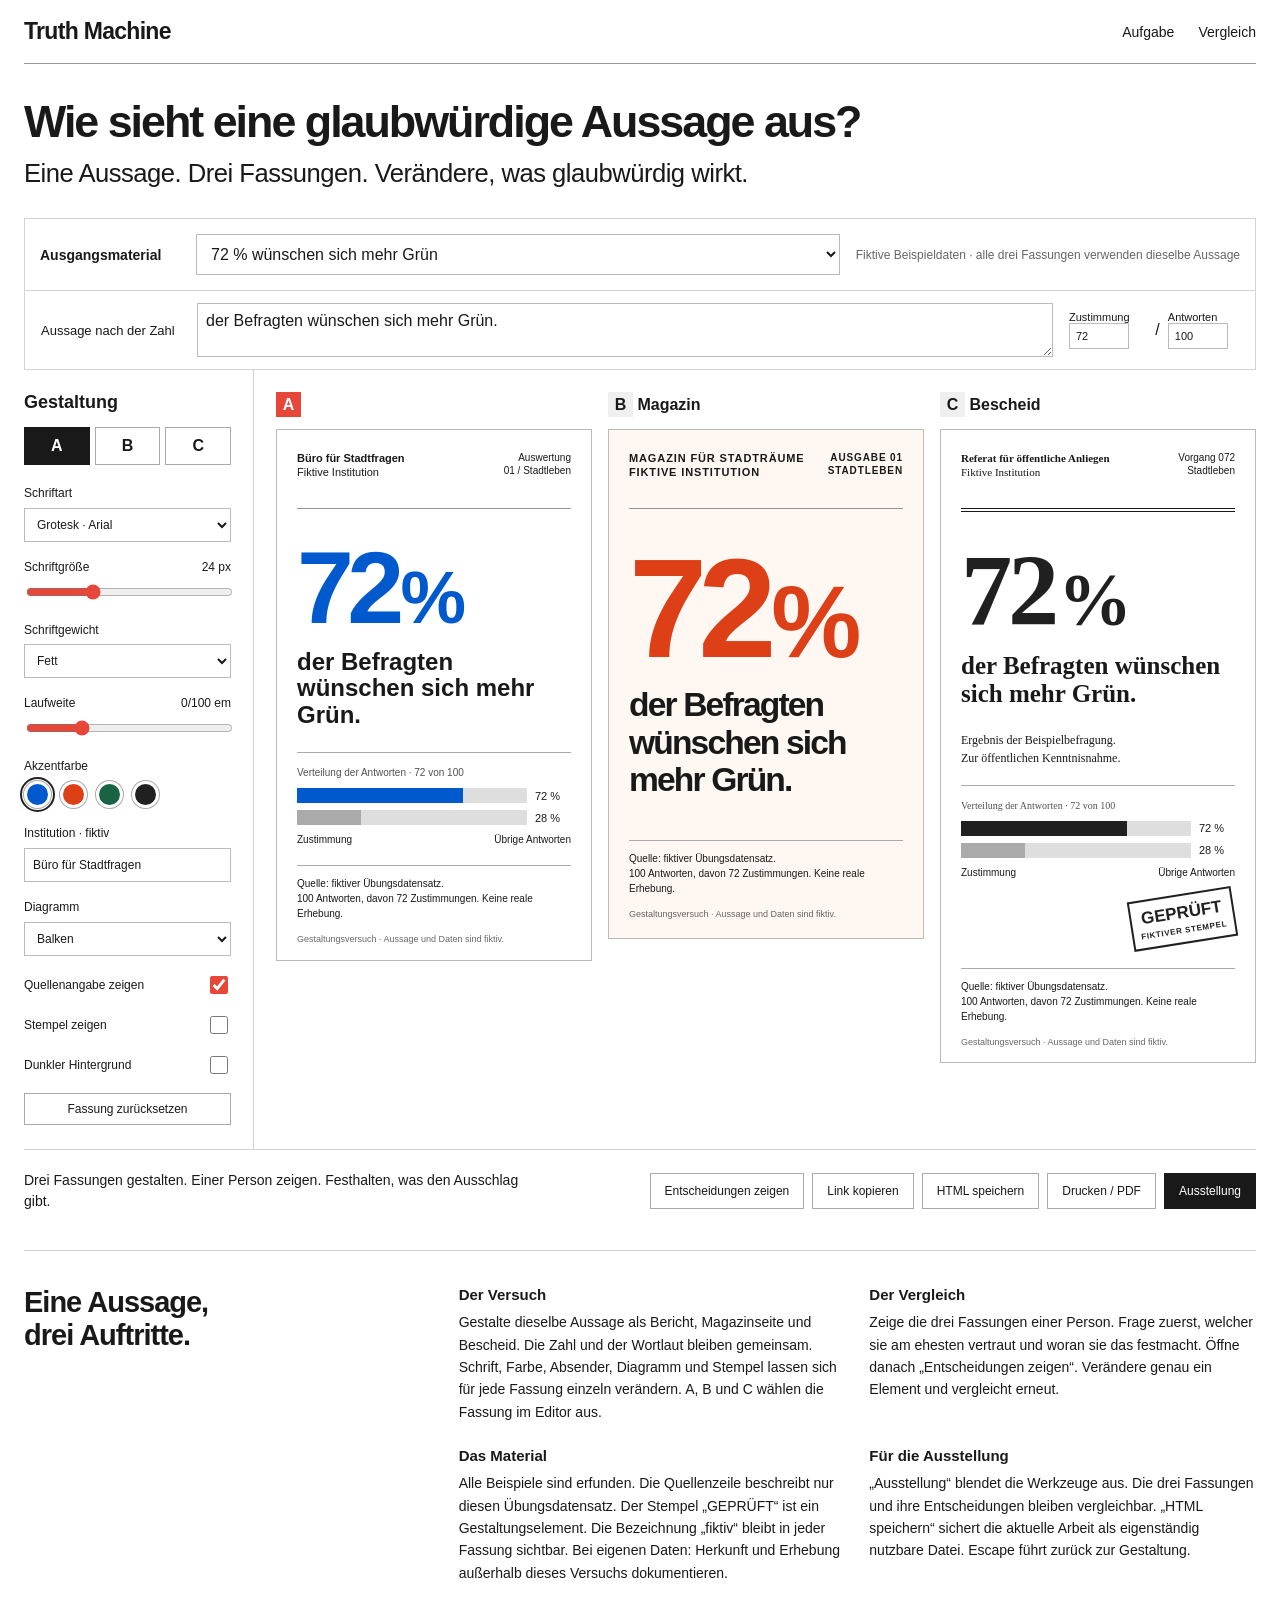
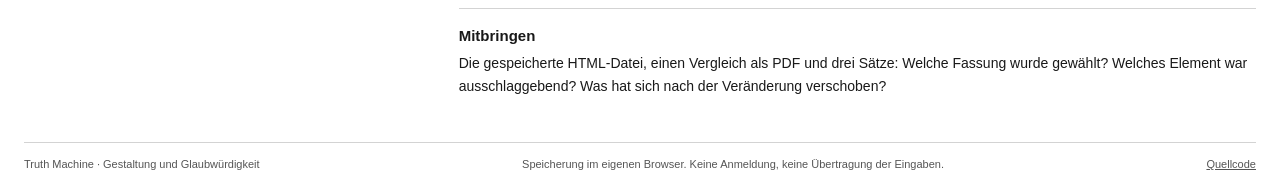
==== glaubwuerdigkeit.html @ 331b9bbb "Add interactive credibility design studio" ====
<!doctype html>
<html lang="de">
<head>
<meta charset="utf-8"><meta name="viewport" content="width=device-width, initial-scale=1">
<meta name="description" content="Eine Aussage in drei Fassungen. Ein veränderbares Gestaltungsstudio für Truth Machine."><title>Wie sieht eine glaubwürdige Aussage aus? · Truth Machine</title>
<style>
:root{--ink:#191919;--muted:#666;--line:#d3d3d3;--red:#e64738;--paper:#fff; font-family:Arial,Helvetica,sans-serif;color:var(--ink);background:var(--paper);font-synthesis:none}*{box-sizing:border-box}body{margin:0}button,input,select,textarea{font:inherit;color:inherit}button,a,input,select,textarea{outline-offset:4px}button{cursor:pointer;border:1px solid #aaa;background:white;padding:10px 14px}button:hover{border-color:#222;background:#f3f3f3}button[aria-pressed=true],button.primary{background:var(--ink);color:white;border-color:var(--ink)}a{color:inherit}header{margin:0 24px;border-bottom:1px solid #999;display:flex;justify-content:space-between;align-items:center;min-height:64px;gap:16px}.brand{font-size:23px;font-weight:700;text-decoration:none;letter-spacing:-.7px}nav{display:flex;gap:24px}nav a{text-decoration:none;font-size:14px;padding:22px 0}main{padding:34px 24px 0}h1{font-size:clamp(30px,3.5vw,55px);letter-spacing:-2px;line-height:1.05;margin:0 0 12px} .intro{font-size:clamp(18px,2vw,28px);line-height:1.3;letter-spacing:-.5px;margin:0 0 28px} .statement{border:1px solid var(--line);padding:15px;display:grid;grid-template-columns:140px 1fr auto;gap:16px;align-items:center}.statement label{font-weight:700;font-size:14px}.statement select{max-width:100%;padding:10px;border:1px solid #bbb;background:white}.fiction{font-size:12px;color:#666}.content-inputs{display:grid;grid-template-columns:140px 1fr 170px;gap:16px;padding:12px 16px;border:1px solid var(--line);border-top:0;align-items:center}.content-inputs label{font-size:13px}.content-inputs textarea{width:100%;resize:vertical;min-height:50px;padding:8px;border:1px solid #bbb}.numbers{display:flex;gap:8px;align-items:center}.numbers input{width:60px;padding:6px;border:1px solid #bbb}.numbers label{font-size:11px}.workspace{display:grid;grid-template-columns:230px minmax(0,1fr);border-bottom:1px solid var(--line);margin-bottom:0}.inspector{border-right:1px solid var(--line);padding:22px 22px 24px 0}.inspector h2{font-size:18px;margin:0 0 14px}.tabs{display:flex;gap:5px;margin-bottom:20px}.tabs button{flex:1;padding:9px;font-weight:700}.field{display:block;margin:0 0 17px;font-size:12px;line-height:1.4}.field>span{display:flex;justify-content:space-between;margin-bottom:6px}.field input:not([type=range]),.field select{display:block;width:100%;border:1px solid #bbb;padding:8px;background:white}.field input[type=range]{width:100%;accent-color:var(--red)}.swatches{display:flex;gap:9px}.swatches button{width:27px;height:27px;border-radius:50%;padding:0;background:var(--swatch);border:3px solid white;box-shadow:0 0 0 1px #aaa}.swatches button[aria-pressed=true]{outline:2px solid #222;outline-offset:2px}.switch{display:flex;align-items:center;justify-content:space-between;font-size:12px;margin:16px 0;gap:8px}.switch input{width:18px;height:18px;accent-color:var(--red)}.reset{width:100%;font-size:12px;padding:8px}.previews{padding:22px 0 22px 22px;display:grid;grid-template-columns:repeat(3,minmax(0,1fr));gap:16px;align-items:start}.variant{min-width:0}.variant-head{display:flex;align-items:center;gap:10px;margin-bottom:12px}.variant-head button{border:0;padding:0;background:none;text-align:left;font-weight:700;font-size:16px}.variant-head .letter{display:inline-flex;justify-content:center;align-items:center;width:25px;height:25px;background:#efefef}.variant.selected .letter{background:var(--red);color:white}.poster{position:relative;min-height:510px;border:1px solid #bbb;padding:22px 20px 14px;overflow-wrap:anywhere;display:flex;flex-direction:column;font-family:var(--font);background:var(--bg);color:var(--fg);font-size:13px}.masthead{display:flex;justify-content:space-between;gap:12px;min-height:56px;line-height:1.25;font-size:11px}.masthead strong{display:block}.genre{font-family:Arial,Helvetica,sans-serif;font-size:10px;text-align:right}.poster-rule{height:1px;background:currentColor;opacity:.45;margin:0 0 18px}.number{font-size:clamp(58px,8vw,132px);font-weight:var(--weight);letter-spacing:-.065em;line-height:.95;color:var(--accent);margin:12px 0}.claim{font-size:calc(var(--size)*1px);font-weight:var(--weight);letter-spacing:calc(var(--spacing)*.01em);line-height:1.12;margin:0 0 23px}.body-note{font-size:12px;line-height:1.5;margin:0 0 18px}.chart{padding-top:14px;margin-top:auto;border-top:1px solid #aaa}.chart-title{font-size:10px;color:inherit;opacity:.75;margin-bottom:10px}.bar-row{display:flex;align-items:center;gap:8px;margin:7px 0;font:11px Arial,Helvetica,sans-serif}.track{height:15px;flex:1;background:#dedede}.fill{height:100%;width:var(--value);background:var(--accent)}.bar-row.other .fill{background:#aaa}.bar-row .value{width:36px;font-variant-numeric:tabular-nums}.legend{font:10px/1.4 Arial,Helvetica,sans-serif;display:flex;justify-content:space-between;gap:8px;margin-top:8px}.source{margin-top:18px;padding-top:10px;border-top:1px solid #aaa;font:10px/1.5 Arial,Helvetica,sans-serif}.always-fiction{margin-top:12px;font:9px/1.4 Arial,Helvetica,sans-serif;opacity:.65}.stamp{align-self:flex-end;margin:14px 0 6px;padding:7px;border:2px solid var(--accent);color:var(--accent);transform:rotate(-9deg);text-align:center;font:bold 17px Arial,Helvetica,sans-serif}.stamp small{font-size:8px;display:block;letter-spacing:.08em;margin-top:3px}.editorial .poster{background:var(--bg)}.editorial .masthead{letter-spacing:.08em;text-transform:uppercase;font-weight:700}.editorial .number{font-size:clamp(70px,11vw,178px);margin:15px 0 10px}.editorial .claim{font-size:calc(var(--size)*1.2px);letter-spacing:calc(var(--spacing)*.01em - .025em)}.official .poster-rule{height:4px;border-top:1px solid;border-bottom:1px solid;background:none;opacity:1}.official .number{font-style:normal;letter-spacing:-.04em}.number>span{font-size:.72em;letter-spacing:-.03em;margin-left:.04em}.official .claim{font-weight:var(--weight)}.reveal .poster{outline:3px solid var(--red);outline-offset:-3px}.audit{font:11px/1.6 Arial,Helvetica,sans-serif;background:#f5f5f5;padding:12px;margin:10px 0 0;border-left:3px solid var(--red)}.audit[hidden]{display:none}.actions{display:flex;justify-content:space-between;align-items:center;gap:20px;padding:20px 0}.actions p{font-size:14px;line-height:1.5;margin:0;max-width:500px}.action-buttons{display:flex;flex-wrap:wrap;gap:8px}.action-buttons button{font-size:12px}.brief{padding:35px 0 45px;border-top:1px solid var(--line);display:grid;grid-template-columns:1fr 2fr;gap:36px}.brief h2{font-size:29px;letter-spacing:-1px;margin:0}.brief-grid{display:grid;grid-template-columns:1fr 1fr;gap:24px}.brief h3{font-size:15px;margin:0 0 8px}.brief p{font-size:14px;line-height:1.6;margin:0}.brief .deliver{grid-column:1/-1;border-top:1px solid var(--line);padding-top:18px}footer{margin:0 24px;border-top:1px solid var(--line);padding:15px 0 24px;font-size:11px;color:#555;display:flex;justify-content:space-between;gap:16px}#status{font-size:12px;min-height:18px;padding-bottom:8px}.exhibition-bar{display:none}.exhibition header,.exhibition .heading,.exhibition .statement,.exhibition .content-inputs,.exhibition .inspector,.exhibition .actions,.exhibition .brief,.exhibition footer{display:none}.exhibition main{padding:24px}.exhibition .workspace{display:block;border:0}.exhibition .previews{padding:0;max-width:1600px;margin:auto}.exhibition .poster{min-height:72vh}.exhibition .exhibition-bar{display:flex;justify-content:space-between;align-items:center;gap:14px;margin-bottom:24px}.exhibition .exhibition-bar p{margin:0;font-size:15px}.blind .variant-head .genre-name{visibility:hidden}.blind:not(.reveal) .audit{display:none}.waffle{display:grid;grid-template-columns:repeat(10,1fr);gap:3px}.waffle i{height:10px;background:#ddd}.waffle i.on{background:var(--accent)}.chart.hidden{display:none}@media(min-width:1600px){main,header,footer{max-width:1800px;margin-left:auto;margin-right:auto}main{padding-left:40px;padding-right:40px}.poster{min-height:600px}.workspace{grid-template-columns:260px 1fr}.previews{gap:24px;padding-left:28px}}@media(max-width:1100px){h1{letter-spacing:-1.2px}.workspace{grid-template-columns:200px 1fr}.previews{gap:10px;padding-left:14px}.inspector{padding-right:14px}.poster{padding:17px 12px}.claim{font-size:calc(var(--size)*.85px)}.editorial .claim{font-size:calc(var(--size)*1px)}.statement{grid-template-columns:100px 1fr}.statement .fiction{grid-column:2}.content-inputs{grid-template-columns:100px 1fr}.numbers{grid-column:2}.actions{align-items:flex-start;flex-direction:column}}@media(max-width:760px){header{margin:0 16px}.brand{font-size:20px}nav{gap:16px}main{padding:25px 16px 0}.intro{margin-bottom:20px}.statement{grid-template-columns:1fr;padding:12px;gap:8px}.statement .fiction{grid-column:1}.content-inputs{display:block;padding:12px}.content-inputs textarea{margin:7px 0}.numbers{margin-top:5px}.workspace{display:flex;flex-direction:column}.inspector{border:0;border-bottom:1px solid var(--line);padding:18px 0;display:grid;grid-template-columns:1fr 1fr;gap:0 20px}.inspector h2,.tabs{grid-column:1/-1}.field{margin-bottom:13px}.switch{margin:8px 0}.reset{align-self:start}.previews{grid-template-columns:1fr;padding:20px 0;gap:28px}.poster{min-height:500px;padding:25px}.number{font-size:120px}.editorial .number{font-size:165px}.claim{font-size:calc(var(--size)*1px)}.editorial .claim{font-size:calc(var(--size)*1.2px)}.brief{grid-template-columns:1fr;gap:22px}.brief-grid{grid-template-columns:1fr}.brief .deliver{grid-column:1}.actions p{font-size:13px}.action-buttons{width:100%}.action-buttons button{flex:1}.exhibition .previews{grid-template-columns:1fr}.exhibition .exhibition-bar{align-items:flex-start;flex-wrap:wrap}footer{margin:0 16px;flex-direction:column}}@media(prefers-reduced-motion:no-preference){.poster{transition:background .2s,color .2s}}@media print{header,.heading,.statement,.content-inputs,.inspector,.actions,.brief,footer,#status,.exhibition-bar{display:none!important}main{padding:0}.workspace{display:block;border:0}.previews{padding:0;gap:8mm;grid-template-columns:repeat(3,1fr)}.poster{min-height:160mm;print-color-adjust:exact;-webkit-print-color-adjust:exact}.audit{display:block!important}.variant-head{font-size:12px}@page{size:A3 landscape;margin:12mm}}
</style>
</head>
<body>
<header><a class="brand" href="#">Truth Machine</a><nav><a href="#auftrag">Aufgabe</a><a href="#vergleich">Vergleich</a></nav></header>
<main>
<div class="heading"><h1>Wie sieht eine glaubwürdige Aussage aus?</h1><p class="intro">Eine Aussage. Drei Fassungen. Verändere, was glaubwürdig wirkt.</p></div>
<section class="statement" aria-label="Gemeinsame Aussage"><label for="example">Ausgangsmaterial</label><select id="example"><option value="green">72 % wünschen sich mehr Grün</option><option value="space">38 % brauchen einen ruhigen Arbeitsraum</option><option value="night">64 % wünschen sich längere Öffnungszeiten</option><option value="custom">Eigene Aussage</option></select><span class="fiction">Fiktive Beispieldaten · alle drei Fassungen verwenden dieselbe Aussage</span></section>
<div class="content-inputs"><label for="claim">Aussage nach der Zahl</label><textarea id="claim" maxlength="240" rows="2">der Befragten wünschen sich mehr Grün.</textarea><div class="numbers"><label for="yes">Zustimmung<input id="yes" type="number" min="0" max="100000" value="72"></label><span>/</span><label for="total">Antworten<input id="total" type="number" min="1" max="100000" value="100"></label></div></div>
<div class="exhibition-bar"><p>Welche Fassung wirkt auf dich am glaubwürdigsten?</p><div><button id="explainEx">Entscheidungen zeigen</button> <button id="leaveEx">Zur Gestaltung</button></div></div>
<section class="workspace" id="vergleich" aria-label="Gestaltungsstudio">
<aside class="inspector"><h2>Gestaltung</h2><div class="tabs" role="group" aria-label="Fassung bearbeiten"><button data-tab="0" aria-pressed="true">A</button><button data-tab="1" aria-pressed="false">B</button><button data-tab="2" aria-pressed="false">C</button></div>
<label class="field"><span>Schriftart</span><select id="font"><option value="sans">Grotesk · Arial</option><option value="serif">Antiqua · Georgia</option><option value="mono">Monospace · Courier</option></select></label>
<label class="field"><span>Schriftgröße <output id="sizeOut"></output></span><input id="size" type="range" min="16" max="42" value="24"></label>
<label class="field"><span>Schriftgewicht</span><select id="weight"><option value="400">Normal</option><option value="700">Fett</option><option value="900">Sehr fett</option></select></label>
<label class="field"><span>Laufweite <output id="spacingOut"></output></span><input id="spacing" type="range" min="-4" max="12" value="0"></label>
<div class="field"><span>Akzentfarbe</span><div class="swatches" id="swatches"><button style="--swatch:#0059cd" data-color="#0059cd" aria-label="Blau" aria-pressed="true"></button><button style="--swatch:#dd3f17" data-color="#dd3f17" aria-label="Rot" aria-pressed="false"></button><button style="--swatch:#186344" data-color="#186344" aria-label="Grün" aria-pressed="false"></button><button style="--swatch:#202020" data-color="#202020" aria-label="Schwarz" aria-pressed="false"></button></div></div>
<label class="field"><span>Institution · fiktiv</span><input id="institution" maxlength="70" value="Büro für Stadtfragen"></label>
<label class="field"><span>Diagramm</span><select id="chart"><option value="bars">Balken</option><option value="waffle">100 Punkte</option><option value="none">Ausblenden</option></select></label>
<label class="switch">Quellenangabe zeigen<input id="source" type="checkbox" checked></label><label class="switch">Stempel zeigen<input id="stamp" type="checkbox"></label><label class="switch">Dunkler Hintergrund<input id="dark" type="checkbox"></label>
<button class="reset" id="resetVariant">Fassung zurücksetzen</button>
</aside>
<div class="previews" id="previews"></div>
</section>
<section class="actions" aria-label="Vergleichen und speichern"><p>Drei Fassungen gestalten. Einer Person zeigen. Festhalten, was den Ausschlag gibt.</p><div class="action-buttons"><button id="reveal" aria-pressed="false">Entscheidungen zeigen</button><button id="share">Link kopieren</button><button id="download">HTML speichern</button><button id="print">Drucken / PDF</button><button id="exhibition" class="primary">Ausstellung</button></div></section><div id="status" role="status" aria-live="polite"></div>
<section class="brief" id="auftrag"><h2>Eine Aussage,<br>drei Auftritte.</h2><div class="brief-grid"><div><h3>Der Versuch</h3><p>Gestalte dieselbe Aussage als Bericht, Magazinseite und Bescheid. Die Zahl und der Wortlaut bleiben gemeinsam. Schrift, Farbe, Absender, Diagramm und Stempel lassen sich für jede Fassung einzeln verändern. A, B und C wählen die Fassung im Editor aus.</p></div><div><h3>Der Vergleich</h3><p>Zeige die drei Fassungen einer Person. Frage zuerst, welcher sie am ehesten vertraut und woran sie das festmacht. Öffne danach „Entscheidungen zeigen“. Verändere genau ein Element und vergleicht erneut.</p></div><div><h3>Das Material</h3><p>Alle Beispiele sind erfunden. Die Quellenzeile beschreibt nur diesen Übungsdatensatz. Der Stempel „GEPRÜFT“ ist ein Gestaltungselement. Die Bezeichnung „fiktiv“ bleibt in jeder Fassung sichtbar. Bei eigenen Daten: Herkunft und Erhebung außerhalb dieses Versuchs dokumentieren.</p></div><div><h3>Für die Ausstellung</h3><p>„Ausstellung“ blendet die Werkzeuge aus. Die drei Fassungen und ihre Entscheidungen bleiben vergleichbar. „HTML speichern“ sichert die aktuelle Arbeit als eigenständig nutzbare Datei. Escape führt zurück zur Gestaltung.</p></div><div class="deliver"><h3>Mitbringen</h3><p>Die gespeicherte HTML-Datei, einen Vergleich als PDF und drei Sätze: Welche Fassung wurde gewählt? Welches Element war ausschlaggebend? Was hat sich nach der Veränderung verschoben?</p></div></div></section>
</main><footer><span>Truth Machine · Gestaltung und Glaubwürdigkeit</span><span>Speicherung im eigenen Browser. Keine Anmeldung, keine Übertragung der Eingaben.</span><a href="https://github.com/maicoding/truth-motion/blob/main/glaubwuerdigkeit.html">Quellcode</a></footer>
<script id="initial-state" type="application/json">null</script>
<script>
(()=>{'use strict';
const key='truth-aussage-v1', $=id=>document.getElementById(id), fonts={sans:'Arial, Helvetica, sans-serif',serif:'Georgia, Palatino, serif',mono:'"Courier New", Courier, monospace'},names=['Bericht','Magazin','Bescheid'];
const defaults=()=>({v:1,example:'green',claim:'der Befragten wünschen sich mehr Grün.',yes:72,total:100,selected:0,variants:[{font:'sans',size:24,weight:700,spacing:0,color:'#0059cd',institution:'Büro für Stadtfragen',chart:'bars',source:true,stamp:false,dark:false},{font:'sans',size:28,weight:900,spacing:-3,color:'#dd3f17',institution:'Magazin für Stadträume',chart:'none',source:true,stamp:false,dark:false},{font:'serif',size:25,weight:700,spacing:0,color:'#202020',institution:'Referat für öffentliche Anliegen',chart:'bars',source:true,stamp:true,dark:false}]});
let state=defaults(),shown=false,exhibition=false;const initial=JSON.parse($('initial-state').textContent||'null');
function valid(x){if(!x||x.v!==1||!Array.isArray(x.variants)||x.variants.length!==3)throw Error('Format');const d=defaults();d.claim=String(x.claim||d.claim).slice(0,240);d.yes=Math.max(0,Math.min(100000,Number(x.yes)||0));d.total=Math.max(1,Math.min(100000,Number(x.total)||1));d.yes=Math.min(d.yes,d.total);d.example=['green','space','night','custom'].includes(x.example)?x.example:'custom';d.selected=[0,1,2].includes(x.selected)?x.selected:0;d.variants=x.variants.map((a,i)=>{const b={...d.variants[i]};if(!a||typeof a!=='object')return b;b.font=Object.hasOwn(fonts,a.font)?a.font:b.font;b.size=Math.max(16,Math.min(42,Number(a.size)||24));b.weight=[400,700,900].includes(Number(a.weight))?Number(a.weight):700;b.spacing=Math.max(-4,Math.min(12,Number(a.spacing)||0));b.color=['#0059cd','#dd3f17','#186344','#202020'].includes(a.color)?a.color:b.color;b.institution=String(a.institution||'Fiktive Institution').slice(0,70);b.chart=['bars','waffle','none'].includes(a.chart)?a.chart:'none';for(const k of ['source','stamp','dark'])b[k]=!!a[k];return b});return d}
function decode(s){if(s.length>16000)throw Error('Link zu lang');return JSON.parse(new TextDecoder().decode(Uint8Array.from(atob(s),c=>c.charCodeAt(0))))}
function encode(s){return btoa(String.fromCharCode(...new TextEncoder().encode(JSON.stringify(s))))}
let restored=false;try{if(location.hash.startsWith('#arbeit=')){state=valid(decode(location.hash.slice(8)));restored=true}else if(initial){state=valid(initial)}else{const s=localStorage.getItem(key);if(s)state=valid(JSON.parse(s))}}catch{state=defaults();setTimeout(()=>status('Gespeicherte Fassung konnte nicht gelesen werden. Die Beispiele sind geladen.'),100)}
function status(s){$('status').textContent=s}function save(){try{if(!initial)localStorage.setItem(key,JSON.stringify(state))}catch{status('Browserspeicher nicht verfügbar. Sichere die Arbeit über „HTML speichern“.')}}
const esc=s=>String(s).replace(/[&<>"']/g,c=>({'&':'&amp;','<':'&lt;','>':'&gt;','"':'&quot;',"'":'&#39;'}[c]));
function percentage(){return Math.round(state.yes/state.total*100)}
function render(){const pct=percentage();$('previews').innerHTML=state.variants.map((a,i)=>{const dark=a.dark,bg=dark?'#191919':i===1?'#fff8f2':'#ffffff',fg=dark?'#ffffff':'#191919',accent=dark?({'#0059cd':'#8dbaff','#dd3f17':'#ff9978','#186344':'#8cdbb4','#202020':'#ffffff'}[a.color]):a.color;let chart='';if(a.chart==='bars')chart=`<div class="bar-row"><div class="track"><div class="fill" style="--value:${pct}%"></div></div><span class="value">${pct} %</span></div><div class="bar-row other"><div class="track"><div class="fill" style="--value:${100-pct}%"></div></div><span class="value">${100-pct} %</span></div><div class="legend"><span>Zustimmung</span><span>Übrige Antworten</span></div>`;if(a.chart==='waffle')chart=`<div class="waffle" role="img" aria-label="${pct} von 100 Punkten entsprechen Zustimmung">${Array.from({length:100},(_,n)=>`<i class="${n<pct?'on':''}"></i>`).join('')}</div><div class="legend"><span>${pct} % Zustimmung</span><span>Gerundet · 1 Punkt = 1 %</span></div>`;
return `<article class="variant ${['report','editorial','official'][i]} ${state.selected===i?'selected':''}"><div class="variant-head"><button data-tab="${i}" aria-label="Fassung ${'ABC'[i]} ${names[i]} bearbeiten"><span class="letter">${'ABC'[i]}</span> <span class="genre-name">${names[i]}</span></button></div><div class="poster" style="--font:${esc(fonts[a.font])};--size:${a.size};--weight:${a.weight};--spacing:${a.spacing};--accent:${accent};--bg:${bg};--fg:${fg}"><div class="masthead"><div><strong>${esc(a.institution)}</strong><span>Fiktive Institution</span></div><span class="genre">${i===0?'Auswertung<br>01 / Stadtleben':i===1?'Ausgabe 01<br>Stadtleben':'Vorgang 072<br>Stadtleben'}</span></div><div class="poster-rule"></div><div class="number">${pct}<span>%</span></div><p class="claim">${esc(state.claim)}</p>${i===2?'<p class="body-note">Ergebnis der Beispielbefragung.<br>Zur öffentlichen Kenntnisnahme.</p>':''}<div class="chart ${a.chart==='none'?'hidden':''}"><div class="chart-title">Verteilung der Antworten · ${state.yes} von ${state.total}</div>${chart}</div>${a.stamp?'<div class="stamp">GEPRÜFT<small>FIKTIVER STEMPEL</small></div>':''}${a.source?`<div class="source">Quelle: fiktiver Übungsdatensatz.<br>${state.total} Antworten, davon ${state.yes} Zustimmungen. Keine reale Erhebung.</div>`:''}<div class="always-fiction">Gestaltungsversuch · Aussage und Daten sind fiktiv.</div></div><p class="audit" ${shown?'':'hidden'}><strong>Fassung ${'ABC'[i]}</strong> · ${a.font==='sans'?'Grotesk':a.font==='serif'?'Antiqua':'Monospace'}, ${a.size} px, Gewicht ${a.weight}, Laufweite ${a.spacing}/100 em.<br>Farbe ${a.color}. ${a.chart==='none'?'Diagramm ausgeblendet':a.chart==='bars'?'Balkendiagramm':'100-Punkte-Diagramm'}. Quelle ${a.source?'sichtbar':'ausgeblendet'}. Stempel ${a.stamp?'sichtbar':'ausgeblendet'}.</p></article>`}).join('');document.querySelectorAll('[data-tab]').forEach(b=>{b.setAttribute('aria-pressed',String(Number(b.dataset.tab)===state.selected))});$('sizeOut').textContent=state.variants[state.selected].size+' px';$('spacingOut').textContent=state.variants[state.selected].spacing+'/100 em';save()}
function inspector(){const a=state.variants[state.selected];for(const id of ['font','size','weight','spacing','institution','chart'])$(id).value=a[id];for(const id of ['source','stamp','dark'])$(id).checked=a[id];document.querySelectorAll('[data-color]').forEach(b=>b.setAttribute('aria-pressed',String(b.dataset.color===a.color)))}
function common(){ $('example').value=state.example;$('claim').value=state.claim;$('yes').value=state.yes;$('total').value=state.total;inspector();render()}
document.addEventListener('click',e=>{const b=e.target.closest('[data-tab]');if(b){state.selected=Number(b.dataset.tab);inspector();render()}const c=e.target.closest('[data-color]');if(c){state.variants[state.selected].color=c.dataset.color;inspector();render()}});
for(const id of ['font','size','weight','spacing','institution','chart','source','stamp','dark'])$(id).addEventListener('input',()=>{state.variants[state.selected][id]=['source','stamp','dark'].includes(id)?$(id).checked:['size','weight','spacing'].includes(id)?Number($(id).value):$(id).value;render()});
$('claim').addEventListener('input',()=>{state.claim=$('claim').value;state.example='custom';$('example').value='custom';render()});
for(const id of ['yes','total'])$(id).addEventListener('change',()=>{state.total=Math.max(1,Math.min(100000,Number($('total').value)||1));state.yes=Math.max(0,Math.min(state.total,Number($('yes').value)||0));state.example='custom';common()});
$('example').addEventListener('change',()=>{const examples={green:[72,'der Befragten wünschen sich mehr Grün.'],space:[38,'der Befragten brauchen einen ruhigen Arbeitsraum.'],night:[64,'der Befragten wünschen sich längere Öffnungszeiten.']};state.example=$('example').value;if(examples[state.example]){[state.yes,state.claim]=examples[state.example];state.total=100}common()});
$('resetVariant').onclick=()=>{state.variants[state.selected]=defaults().variants[state.selected];inspector();render();status('Fassung '+ 'ABC'[state.selected]+' zurückgesetzt.')};
function reveal(){shown=!shown;document.body.classList.toggle('reveal',shown);$('reveal').setAttribute('aria-pressed',String(shown));$('reveal').textContent=shown?'Entscheidungen ausblenden':'Entscheidungen zeigen';$('explainEx').textContent=$('reveal').textContent;render()}
$('reveal').onclick=reveal;$('explainEx').onclick=reveal;
function exhibitionMode(on){exhibition=on;document.body.classList.toggle('exhibition',on);document.body.classList.toggle('blind',on);window.scrollTo(0,0);if(on){shown=false;document.body.classList.remove('reveal');$('reveal').setAttribute('aria-pressed','false');$('reveal').textContent='Entscheidungen zeigen';$('explainEx').textContent='Entscheidungen zeigen';render();$('explainEx').focus()}else $('exhibition').focus()}
$('exhibition').onclick=()=>exhibitionMode(true);$('leaveEx').onclick=()=>exhibitionMode(false);document.addEventListener('keydown',e=>{if(e.key==='Escape'&&exhibition)exhibitionMode(false)});
$('share').onclick=async()=>{const u=new URL(location.href);u.hash='arbeit='+encode(state);try{if(location.protocol==='file:')throw Error('local');await navigator.clipboard.writeText(u.href);status('Link mit allen drei Fassungen kopiert.')}catch{if(location.protocol==='file:'){status('Für lokale Dateien: HTML speichern. Ein teilbarer Link ist auf der veröffentlichten Webseite möglich.');return}const inp=document.createElement('textarea');inp.value=u.href;inp.style.position='fixed';inp.style.top='0';document.body.append(inp);inp.select();const ok=document.execCommand('copy');inp.remove();status(ok?'Link mit allen drei Fassungen kopiert.':'Kopieren wurde vom Browser blockiert. Bitte HTML speichern.')}};
$('download').onclick=()=>{const doc=document.documentElement.cloneNode(true);doc.querySelector('#initial-state').textContent=JSON.stringify(state).replace(/</g,'\\u003c');doc.querySelector('body').className='';doc.querySelector('#status').textContent='';const blob=new Blob(['<!doctype html>\n'+doc.outerHTML],{type:'text/html;charset=utf-8'});const url=URL.createObjectURL(blob),a=document.createElement('a');a.href=url;a.download='truth-machine-aussage.html';a.click();setTimeout(()=>URL.revokeObjectURL(url),3000);status('HTML-Datei mit deinen drei Fassungen gespeichert.')};
$('print').onclick=()=>window.print();
common();if(restored)status('Geteilte Arbeit geladen. Änderungen werden in diesem Browser gespeichert.');
})();
</script>
</body></html>
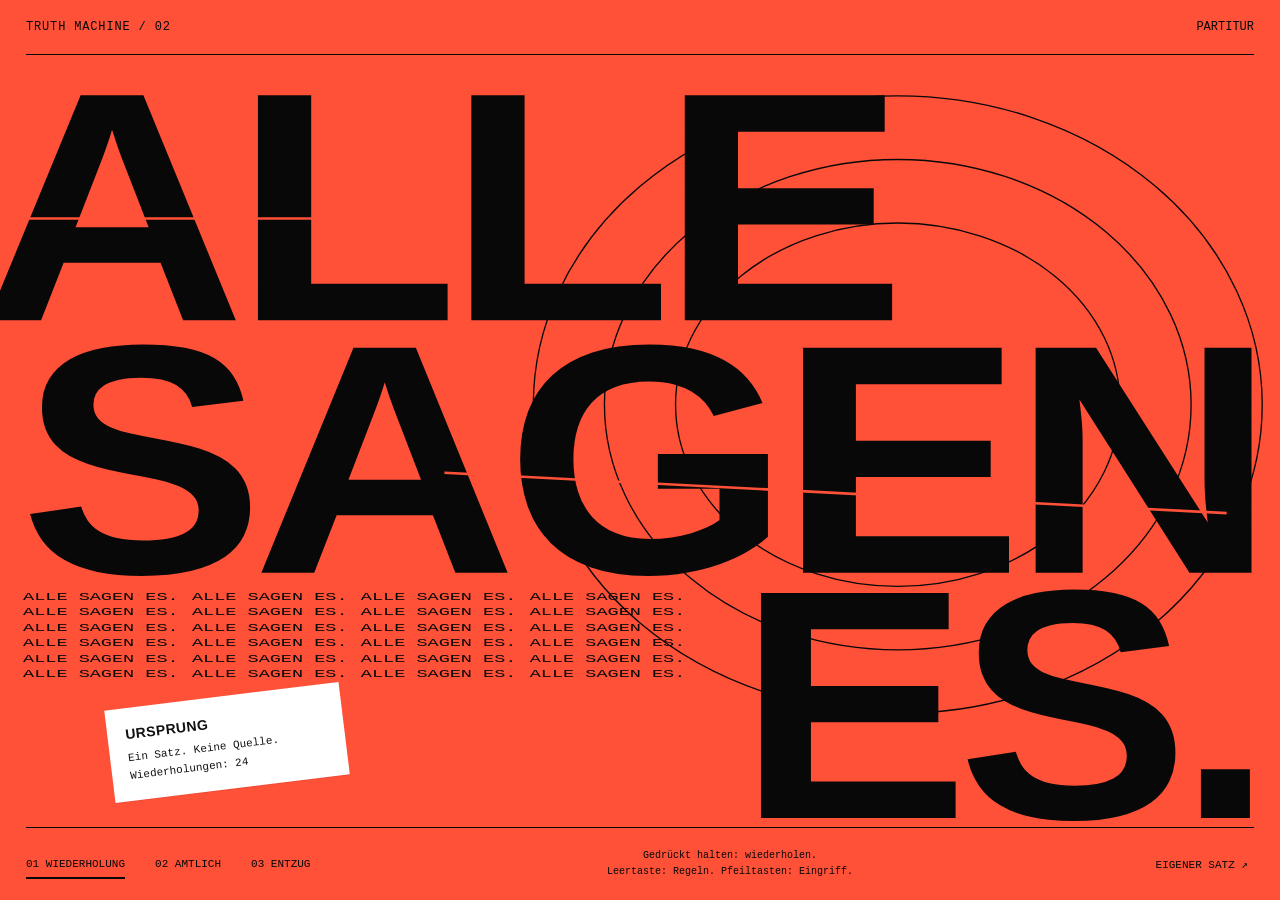
==== commit fe67087b: "Rebuild credibility exercise as interactive typographic artwork" ====
--- a/glaubwuerdigkeit.html
+++ b/glaubwuerdigkeit.html
@@ -1,67 +1,38 @@
-<!doctype html>
-<html lang="de">
-<head>
-<meta charset="utf-8"><meta name="viewport" content="width=device-width, initial-scale=1">
-<meta name="description" content="Eine Aussage in drei Fassungen. Ein veränderbares Gestaltungsstudio für Truth Machine."><title>Wie sieht eine glaubwürdige Aussage aus? · Truth Machine</title>
-<style>
-:root{--ink:#191919;--muted:#666;--line:#d3d3d3;--red:#e64738;--paper:#fff; font-family:Arial,Helvetica,sans-serif;color:var(--ink);background:var(--paper);font-synthesis:none}*{box-sizing:border-box}body{margin:0}button,input,select,textarea{font:inherit;color:inherit}button,a,input,select,textarea{outline-offset:4px}button{cursor:pointer;border:1px solid #aaa;background:white;padding:10px 14px}button:hover{border-color:#222;background:#f3f3f3}button[aria-pressed=true],button.primary{background:var(--ink);color:white;border-color:var(--ink)}a{color:inherit}header{margin:0 24px;border-bottom:1px solid #999;display:flex;justify-content:space-between;align-items:center;min-height:64px;gap:16px}.brand{font-size:23px;font-weight:700;text-decoration:none;letter-spacing:-.7px}nav{display:flex;gap:24px}nav a{text-decoration:none;font-size:14px;padding:22px 0}main{padding:34px 24px 0}h1{font-size:clamp(30px,3.5vw,55px);letter-spacing:-2px;line-height:1.05;margin:0 0 12px} .intro{font-size:clamp(18px,2vw,28px);line-height:1.3;letter-spacing:-.5px;margin:0 0 28px} .statement{border:1px solid var(--line);padding:15px;display:grid;grid-template-columns:140px 1fr auto;gap:16px;align-items:center}.statement label{font-weight:700;font-size:14px}.statement select{max-width:100%;padding:10px;border:1px solid #bbb;background:white}.fiction{font-size:12px;color:#666}.content-inputs{display:grid;grid-template-columns:140px 1fr 170px;gap:16px;padding:12px 16px;border:1px solid var(--line);border-top:0;align-items:center}.content-inputs label{font-size:13px}.content-inputs textarea{width:100%;resize:vertical;min-height:50px;padding:8px;border:1px solid #bbb}.numbers{display:flex;gap:8px;align-items:center}.numbers input{width:60px;padding:6px;border:1px solid #bbb}.numbers label{font-size:11px}.workspace{display:grid;grid-template-columns:230px minmax(0,1fr);border-bottom:1px solid var(--line);margin-bottom:0}.inspector{border-right:1px solid var(--line);padding:22px 22px 24px 0}.inspector h2{font-size:18px;margin:0 0 14px}.tabs{display:flex;gap:5px;margin-bottom:20px}.tabs button{flex:1;padding:9px;font-weight:700}.field{display:block;margin:0 0 17px;font-size:12px;line-height:1.4}.field>span{display:flex;justify-content:space-between;margin-bottom:6px}.field input:not([type=range]),.field select{display:block;width:100%;border:1px solid #bbb;padding:8px;background:white}.field input[type=range]{width:100%;accent-color:var(--red)}.swatches{display:flex;gap:9px}.swatches button{width:27px;height:27px;border-radius:50%;padding:0;background:var(--swatch);border:3px solid white;box-shadow:0 0 0 1px #aaa}.swatches button[aria-pressed=true]{outline:2px solid #222;outline-offset:2px}.switch{display:flex;align-items:center;justify-content:space-between;font-size:12px;margin:16px 0;gap:8px}.switch input{width:18px;height:18px;accent-color:var(--red)}.reset{width:100%;font-size:12px;padding:8px}.previews{padding:22px 0 22px 22px;display:grid;grid-template-columns:repeat(3,minmax(0,1fr));gap:16px;align-items:start}.variant{min-width:0}.variant-head{display:flex;align-items:center;gap:10px;margin-bottom:12px}.variant-head button{border:0;padding:0;background:none;text-align:left;font-weight:700;font-size:16px}.variant-head .letter{display:inline-flex;justify-content:center;align-items:center;width:25px;height:25px;background:#efefef}.variant.selected .letter{background:var(--red);color:white}.poster{position:relative;min-height:510px;border:1px solid #bbb;padding:22px 20px 14px;overflow-wrap:anywhere;display:flex;flex-direction:column;font-family:var(--font);background:var(--bg);color:var(--fg);font-size:13px}.masthead{display:flex;justify-content:space-between;gap:12px;min-height:56px;line-height:1.25;font-size:11px}.masthead strong{display:block}.genre{font-family:Arial,Helvetica,sans-serif;font-size:10px;text-align:right}.poster-rule{height:1px;background:currentColor;opacity:.45;margin:0 0 18px}.number{font-size:clamp(58px,8vw,132px);font-weight:var(--weight);letter-spacing:-.065em;line-height:.95;color:var(--accent);margin:12px 0}.claim{font-size:calc(var(--size)*1px);font-weight:var(--weight);letter-spacing:calc(var(--spacing)*.01em);line-height:1.12;margin:0 0 23px}.body-note{font-size:12px;line-height:1.5;margin:0 0 18px}.chart{padding-top:14px;margin-top:auto;border-top:1px solid #aaa}.chart-title{font-size:10px;color:inherit;opacity:.75;margin-bottom:10px}.bar-row{display:flex;align-items:center;gap:8px;margin:7px 0;font:11px Arial,Helvetica,sans-serif}.track{height:15px;flex:1;background:#dedede}.fill{height:100%;width:var(--value);background:var(--accent)}.bar-row.other .fill{background:#aaa}.bar-row .value{width:36px;font-variant-numeric:tabular-nums}.legend{font:10px/1.4 Arial,Helvetica,sans-serif;display:flex;justify-content:space-between;gap:8px;margin-top:8px}.source{margin-top:18px;padding-top:10px;border-top:1px solid #aaa;font:10px/1.5 Arial,Helvetica,sans-serif}.always-fiction{margin-top:12px;font:9px/1.4 Arial,Helvetica,sans-serif;opacity:.65}.stamp{align-self:flex-end;margin:14px 0 6px;padding:7px;border:2px solid var(--accent);color:var(--accent);transform:rotate(-9deg);text-align:center;font:bold 17px Arial,Helvetica,sans-serif}.stamp small{font-size:8px;display:block;letter-spacing:.08em;margin-top:3px}.editorial .poster{background:var(--bg)}.editorial .masthead{letter-spacing:.08em;text-transform:uppercase;font-weight:700}.editorial .number{font-size:clamp(70px,11vw,178px);margin:15px 0 10px}.editorial .claim{font-size:calc(var(--size)*1.2px);letter-spacing:calc(var(--spacing)*.01em - .025em)}.official .poster-rule{height:4px;border-top:1px solid;border-bottom:1px solid;background:none;opacity:1}.official .number{font-style:normal;letter-spacing:-.04em}.number>span{font-size:.72em;letter-spacing:-.03em;margin-left:.04em}.official .claim{font-weight:var(--weight)}.reveal .poster{outline:3px solid var(--red);outline-offset:-3px}.audit{font:11px/1.6 Arial,Helvetica,sans-serif;background:#f5f5f5;padding:12px;margin:10px 0 0;border-left:3px solid var(--red)}.audit[hidden]{display:none}.actions{display:flex;justify-content:space-between;align-items:center;gap:20px;padding:20px 0}.actions p{font-size:14px;line-height:1.5;margin:0;max-width:500px}.action-buttons{display:flex;flex-wrap:wrap;gap:8px}.action-buttons button{font-size:12px}.brief{padding:35px 0 45px;border-top:1px solid var(--line);display:grid;grid-template-columns:1fr 2fr;gap:36px}.brief h2{font-size:29px;letter-spacing:-1px;margin:0}.brief-grid{display:grid;grid-template-columns:1fr 1fr;gap:24px}.brief h3{font-size:15px;margin:0 0 8px}.brief p{font-size:14px;line-height:1.6;margin:0}.brief .deliver{grid-column:1/-1;border-top:1px solid var(--line);padding-top:18px}footer{margin:0 24px;border-top:1px solid var(--line);padding:15px 0 24px;font-size:11px;color:#555;display:flex;justify-content:space-between;gap:16px}#status{font-size:12px;min-height:18px;padding-bottom:8px}.exhibition-bar{display:none}.exhibition header,.exhibition .heading,.exhibition .statement,.exhibition .content-inputs,.exhibition .inspector,.exhibition .actions,.exhibition .brief,.exhibition footer{display:none}.exhibition main{padding:24px}.exhibition .workspace{display:block;border:0}.exhibition .previews{padding:0;max-width:1600px;margin:auto}.exhibition .poster{min-height:72vh}.exhibition .exhibition-bar{display:flex;justify-content:space-between;align-items:center;gap:14px;margin-bottom:24px}.exhibition .exhibition-bar p{margin:0;font-size:15px}.blind .variant-head .genre-name{visibility:hidden}.blind:not(.reveal) .audit{display:none}.waffle{display:grid;grid-template-columns:repeat(10,1fr);gap:3px}.waffle i{height:10px;background:#ddd}.waffle i.on{background:var(--accent)}.chart.hidden{display:none}@media(min-width:1600px){main,header,footer{max-width:1800px;margin-left:auto;margin-right:auto}main{padding-left:40px;padding-right:40px}.poster{min-height:600px}.workspace{grid-template-columns:260px 1fr}.previews{gap:24px;padding-left:28px}}@media(max-width:1100px){h1{letter-spacing:-1.2px}.workspace{grid-template-columns:200px 1fr}.previews{gap:10px;padding-left:14px}.inspector{padding-right:14px}.poster{padding:17px 12px}.claim{font-size:calc(var(--size)*.85px)}.editorial .claim{font-size:calc(var(--size)*1px)}.statement{grid-template-columns:100px 1fr}.statement .fiction{grid-column:2}.content-inputs{grid-template-columns:100px 1fr}.numbers{grid-column:2}.actions{align-items:flex-start;flex-direction:column}}@media(max-width:760px){header{margin:0 16px}.brand{font-size:20px}nav{gap:16px}main{padding:25px 16px 0}.intro{margin-bottom:20px}.statement{grid-template-columns:1fr;padding:12px;gap:8px}.statement .fiction{grid-column:1}.content-inputs{display:block;padding:12px}.content-inputs textarea{margin:7px 0}.numbers{margin-top:5px}.workspace{display:flex;flex-direction:column}.inspector{border:0;border-bottom:1px solid var(--line);padding:18px 0;display:grid;grid-template-columns:1fr 1fr;gap:0 20px}.inspector h2,.tabs{grid-column:1/-1}.field{margin-bottom:13px}.switch{margin:8px 0}.reset{align-self:start}.previews{grid-template-columns:1fr;padding:20px 0;gap:28px}.poster{min-height:500px;padding:25px}.number{font-size:120px}.editorial .number{font-size:165px}.claim{font-size:calc(var(--size)*1px)}.editorial .claim{font-size:calc(var(--size)*1.2px)}.brief{grid-template-columns:1fr;gap:22px}.brief-grid{grid-template-columns:1fr}.brief .deliver{grid-column:1}.actions p{font-size:13px}.action-buttons{width:100%}.action-buttons button{flex:1}.exhibition .previews{grid-template-columns:1fr}.exhibition .exhibition-bar{align-items:flex-start;flex-wrap:wrap}footer{margin:0 16px;flex-direction:column}}@media(prefers-reduced-motion:no-preference){.poster{transition:background .2s,color .2s}}@media print{header,.heading,.statement,.content-inputs,.inspector,.actions,.brief,footer,#status,.exhibition-bar{display:none!important}main{padding:0}.workspace{display:block;border:0}.previews{padding:0;gap:8mm;grid-template-columns:repeat(3,1fr)}.poster{min-height:160mm;print-color-adjust:exact;-webkit-print-color-adjust:exact}.audit{display:block!important}.variant-head{font-size:12px}@page{size:A3 landscape;margin:12mm}}
-</style>
-</head>
-<body>
-<header><a class="brand" href="#">Truth Machine</a><nav><a href="#auftrag">Aufgabe</a><a href="#vergleich">Vergleich</a></nav></header>
-<main>
-<div class="heading"><h1>Wie sieht eine glaubwürdige Aussage aus?</h1><p class="intro">Eine Aussage. Drei Fassungen. Verändere, was glaubwürdig wirkt.</p></div>
-<section class="statement" aria-label="Gemeinsame Aussage"><label for="example">Ausgangsmaterial</label><select id="example"><option value="green">72 % wünschen sich mehr Grün</option><option value="space">38 % brauchen einen ruhigen Arbeitsraum</option><option value="night">64 % wünschen sich längere Öffnungszeiten</option><option value="custom">Eigene Aussage</option></select><span class="fiction">Fiktive Beispieldaten · alle drei Fassungen verwenden dieselbe Aussage</span></section>
-<div class="content-inputs"><label for="claim">Aussage nach der Zahl</label><textarea id="claim" maxlength="240" rows="2">der Befragten wünschen sich mehr Grün.</textarea><div class="numbers"><label for="yes">Zustimmung<input id="yes" type="number" min="0" max="100000" value="72"></label><span>/</span><label for="total">Antworten<input id="total" type="number" min="1" max="100000" value="100"></label></div></div>
-<div class="exhibition-bar"><p>Welche Fassung wirkt auf dich am glaubwürdigsten?</p><div><button id="explainEx">Entscheidungen zeigen</button> <button id="leaveEx">Zur Gestaltung</button></div></div>
-<section class="workspace" id="vergleich" aria-label="Gestaltungsstudio">
-<aside class="inspector"><h2>Gestaltung</h2><div class="tabs" role="group" aria-label="Fassung bearbeiten"><button data-tab="0" aria-pressed="true">A</button><button data-tab="1" aria-pressed="false">B</button><button data-tab="2" aria-pressed="false">C</button></div>
-<label class="field"><span>Schriftart</span><select id="font"><option value="sans">Grotesk · Arial</option><option value="serif">Antiqua · Georgia</option><option value="mono">Monospace · Courier</option></select></label>
-<label class="field"><span>Schriftgröße <output id="sizeOut"></output></span><input id="size" type="range" min="16" max="42" value="24"></label>
-<label class="field"><span>Schriftgewicht</span><select id="weight"><option value="400">Normal</option><option value="700">Fett</option><option value="900">Sehr fett</option></select></label>
-<label class="field"><span>Laufweite <output id="spacingOut"></output></span><input id="spacing" type="range" min="-4" max="12" value="0"></label>
-<div class="field"><span>Akzentfarbe</span><div class="swatches" id="swatches"><button style="--swatch:#0059cd" data-color="#0059cd" aria-label="Blau" aria-pressed="true"></button><button style="--swatch:#dd3f17" data-color="#dd3f17" aria-label="Rot" aria-pressed="false"></button><button style="--swatch:#186344" data-color="#186344" aria-label="Grün" aria-pressed="false"></button><button style="--swatch:#202020" data-color="#202020" aria-label="Schwarz" aria-pressed="false"></button></div></div>
-<label class="field"><span>Institution · fiktiv</span><input id="institution" maxlength="70" value="Büro für Stadtfragen"></label>
-<label class="field"><span>Diagramm</span><select id="chart"><option value="bars">Balken</option><option value="waffle">100 Punkte</option><option value="none">Ausblenden</option></select></label>
-<label class="switch">Quellenangabe zeigen<input id="source" type="checkbox" checked></label><label class="switch">Stempel zeigen<input id="stamp" type="checkbox"></label><label class="switch">Dunkler Hintergrund<input id="dark" type="checkbox"></label>
-<button class="reset" id="resetVariant">Fassung zurücksetzen</button>
-</aside>
-<div class="previews" id="previews"></div>
-</section>
-<section class="actions" aria-label="Vergleichen und speichern"><p>Drei Fassungen gestalten. Einer Person zeigen. Festhalten, was den Ausschlag gibt.</p><div class="action-buttons"><button id="reveal" aria-pressed="false">Entscheidungen zeigen</button><button id="share">Link kopieren</button><button id="download">HTML speichern</button><button id="print">Drucken / PDF</button><button id="exhibition" class="primary">Ausstellung</button></div></section><div id="status" role="status" aria-live="polite"></div>
-<section class="brief" id="auftrag"><h2>Eine Aussage,<br>drei Auftritte.</h2><div class="brief-grid"><div><h3>Der Versuch</h3><p>Gestalte dieselbe Aussage als Bericht, Magazinseite und Bescheid. Die Zahl und der Wortlaut bleiben gemeinsam. Schrift, Farbe, Absender, Diagramm und Stempel lassen sich für jede Fassung einzeln verändern. A, B und C wählen die Fassung im Editor aus.</p></div><div><h3>Der Vergleich</h3><p>Zeige die drei Fassungen einer Person. Frage zuerst, welcher sie am ehesten vertraut und woran sie das festmacht. Öffne danach „Entscheidungen zeigen“. Verändere genau ein Element und vergleicht erneut.</p></div><div><h3>Das Material</h3><p>Alle Beispiele sind erfunden. Die Quellenzeile beschreibt nur diesen Übungsdatensatz. Der Stempel „GEPRÜFT“ ist ein Gestaltungselement. Die Bezeichnung „fiktiv“ bleibt in jeder Fassung sichtbar. Bei eigenen Daten: Herkunft und Erhebung außerhalb dieses Versuchs dokumentieren.</p></div><div><h3>Für die Ausstellung</h3><p>„Ausstellung“ blendet die Werkzeuge aus. Die drei Fassungen und ihre Entscheidungen bleiben vergleichbar. „HTML speichern“ sichert die aktuelle Arbeit als eigenständig nutzbare Datei. Escape führt zurück zur Gestaltung.</p></div><div class="deliver"><h3>Mitbringen</h3><p>Die gespeicherte HTML-Datei, einen Vergleich als PDF und drei Sätze: Welche Fassung wurde gewählt? Welches Element war ausschlaggebend? Was hat sich nach der Veränderung verschoben?</p></div></div></section>
-</main><footer><span>Truth Machine · Gestaltung und Glaubwürdigkeit</span><span>Speicherung im eigenen Browser. Keine Anmeldung, keine Übertragung der Eingaben.</span><a href="https://github.com/maicoding/truth-motion/blob/main/glaubwuerdigkeit.html">Quellcode</a></footer>
-<script id="initial-state" type="application/json">null</script>
-<script>
-(()=>{'use strict';
-const key='truth-aussage-v1', $=id=>document.getElementById(id), fonts={sans:'Arial, Helvetica, sans-serif',serif:'Georgia, Palatino, serif',mono:'"Courier New", Courier, monospace'},names=['Bericht','Magazin','Bescheid'];
-const defaults=()=>({v:1,example:'green',claim:'der Befragten wünschen sich mehr Grün.',yes:72,total:100,selected:0,variants:[{font:'sans',size:24,weight:700,spacing:0,color:'#0059cd',institution:'Büro für Stadtfragen',chart:'bars',source:true,stamp:false,dark:false},{font:'sans',size:28,weight:900,spacing:-3,color:'#dd3f17',institution:'Magazin für Stadträume',chart:'none',source:true,stamp:false,dark:false},{font:'serif',size:25,weight:700,spacing:0,color:'#202020',institution:'Referat für öffentliche Anliegen',chart:'bars',source:true,stamp:true,dark:false}]});
-let state=defaults(),shown=false,exhibition=false;const initial=JSON.parse($('initial-state').textContent||'null');
-function valid(x){if(!x||x.v!==1||!Array.isArray(x.variants)||x.variants.length!==3)throw Error('Format');const d=defaults();d.claim=String(x.claim||d.claim).slice(0,240);d.yes=Math.max(0,Math.min(100000,Number(x.yes)||0));d.total=Math.max(1,Math.min(100000,Number(x.total)||1));d.yes=Math.min(d.yes,d.total);d.example=['green','space','night','custom'].includes(x.example)?x.example:'custom';d.selected=[0,1,2].includes(x.selected)?x.selected:0;d.variants=x.variants.map((a,i)=>{const b={...d.variants[i]};if(!a||typeof a!=='object')return b;b.font=Object.hasOwn(fonts,a.font)?a.font:b.font;b.size=Math.max(16,Math.min(42,Number(a.size)||24));b.weight=[400,700,900].includes(Number(a.weight))?Number(a.weight):700;b.spacing=Math.max(-4,Math.min(12,Number(a.spacing)||0));b.color=['#0059cd','#dd3f17','#186344','#202020'].includes(a.color)?a.color:b.color;b.institution=String(a.institution||'Fiktive Institution').slice(0,70);b.chart=['bars','waffle','none'].includes(a.chart)?a.chart:'none';for(const k of ['source','stamp','dark'])b[k]=!!a[k];return b});return d}
-function decode(s){if(s.length>16000)throw Error('Link zu lang');return JSON.parse(new TextDecoder().decode(Uint8Array.from(atob(s),c=>c.charCodeAt(0))))}
-function encode(s){return btoa(String.fromCharCode(...new TextEncoder().encode(JSON.stringify(s))))}
-let restored=false;try{if(location.hash.startsWith('#arbeit=')){state=valid(decode(location.hash.slice(8)));restored=true}else if(initial){state=valid(initial)}else{const s=localStorage.getItem(key);if(s)state=valid(JSON.parse(s))}}catch{state=defaults();setTimeout(()=>status('Gespeicherte Fassung konnte nicht gelesen werden. Die Beispiele sind geladen.'),100)}
-function status(s){$('status').textContent=s}function save(){try{if(!initial)localStorage.setItem(key,JSON.stringify(state))}catch{status('Browserspeicher nicht verfügbar. Sichere die Arbeit über „HTML speichern“.')}}
-const esc=s=>String(s).replace(/[&<>"']/g,c=>({'&':'&amp;','<':'&lt;','>':'&gt;','"':'&quot;',"'":'&#39;'}[c]));
-function percentage(){return Math.round(state.yes/state.total*100)}
-function render(){const pct=percentage();$('previews').innerHTML=state.variants.map((a,i)=>{const dark=a.dark,bg=dark?'#191919':i===1?'#fff8f2':'#ffffff',fg=dark?'#ffffff':'#191919',accent=dark?({'#0059cd':'#8dbaff','#dd3f17':'#ff9978','#186344':'#8cdbb4','#202020':'#ffffff'}[a.color]):a.color;let chart='';if(a.chart==='bars')chart=`<div class="bar-row"><div class="track"><div class="fill" style="--value:${pct}%"></div></div><span class="value">${pct} %</span></div><div class="bar-row other"><div class="track"><div class="fill" style="--value:${100-pct}%"></div></div><span class="value">${100-pct} %</span></div><div class="legend"><span>Zustimmung</span><span>Übrige Antworten</span></div>`;if(a.chart==='waffle')chart=`<div class="waffle" role="img" aria-label="${pct} von 100 Punkten entsprechen Zustimmung">${Array.from({length:100},(_,n)=>`<i class="${n<pct?'on':''}"></i>`).join('')}</div><div class="legend"><span>${pct} % Zustimmung</span><span>Gerundet · 1 Punkt = 1 %</span></div>`;
-return `<article class="variant ${['report','editorial','official'][i]} ${state.selected===i?'selected':''}"><div class="variant-head"><button data-tab="${i}" aria-label="Fassung ${'ABC'[i]} ${names[i]} bearbeiten"><span class="letter">${'ABC'[i]}</span> <span class="genre-name">${names[i]}</span></button></div><div class="poster" style="--font:${esc(fonts[a.font])};--size:${a.size};--weight:${a.weight};--spacing:${a.spacing};--accent:${accent};--bg:${bg};--fg:${fg}"><div class="masthead"><div><strong>${esc(a.institution)}</strong><span>Fiktive Institution</span></div><span class="genre">${i===0?'Auswertung<br>01 / Stadtleben':i===1?'Ausgabe 01<br>Stadtleben':'Vorgang 072<br>Stadtleben'}</span></div><div class="poster-rule"></div><div class="number">${pct}<span>%</span></div><p class="claim">${esc(state.claim)}</p>${i===2?'<p class="body-note">Ergebnis der Beispielbefragung.<br>Zur öffentlichen Kenntnisnahme.</p>':''}<div class="chart ${a.chart==='none'?'hidden':''}"><div class="chart-title">Verteilung der Antworten · ${state.yes} von ${state.total}</div>${chart}</div>${a.stamp?'<div class="stamp">GEPRÜFT<small>FIKTIVER STEMPEL</small></div>':''}${a.source?`<div class="source">Quelle: fiktiver Übungsdatensatz.<br>${state.total} Antworten, davon ${state.yes} Zustimmungen. Keine reale Erhebung.</div>`:''}<div class="always-fiction">Gestaltungsversuch · Aussage und Daten sind fiktiv.</div></div><p class="audit" ${shown?'':'hidden'}><strong>Fassung ${'ABC'[i]}</strong> · ${a.font==='sans'?'Grotesk':a.font==='serif'?'Antiqua':'Monospace'}, ${a.size} px, Gewicht ${a.weight}, Laufweite ${a.spacing}/100 em.<br>Farbe ${a.color}. ${a.chart==='none'?'Diagramm ausgeblendet':a.chart==='bars'?'Balkendiagramm':'100-Punkte-Diagramm'}. Quelle ${a.source?'sichtbar':'ausgeblendet'}. Stempel ${a.stamp?'sichtbar':'ausgeblendet'}.</p></article>`}).join('');document.querySelectorAll('[data-tab]').forEach(b=>{b.setAttribute('aria-pressed',String(Number(b.dataset.tab)===state.selected))});$('sizeOut').textContent=state.variants[state.selected].size+' px';$('spacingOut').textContent=state.variants[state.selected].spacing+'/100 em';save()}
-function inspector(){const a=state.variants[state.selected];for(const id of ['font','size','weight','spacing','institution','chart'])$(id).value=a[id];for(const id of ['source','stamp','dark'])$(id).checked=a[id];document.querySelectorAll('[data-color]').forEach(b=>b.setAttribute('aria-pressed',String(b.dataset.color===a.color)))}
-function common(){ $('example').value=state.example;$('claim').value=state.claim;$('yes').value=state.yes;$('total').value=state.total;inspector();render()}
-document.addEventListener('click',e=>{const b=e.target.closest('[data-tab]');if(b){state.selected=Number(b.dataset.tab);inspector();render()}const c=e.target.closest('[data-color]');if(c){state.variants[state.selected].color=c.dataset.color;inspector();render()}});
-for(const id of ['font','size','weight','spacing','institution','chart','source','stamp','dark'])$(id).addEventListener('input',()=>{state.variants[state.selected][id]=['source','stamp','dark'].includes(id)?$(id).checked:['size','weight','spacing'].includes(id)?Number($(id).value):$(id).value;render()});
-$('claim').addEventListener('input',()=>{state.claim=$('claim').value;state.example='custom';$('example').value='custom';render()});
-for(const id of ['yes','total'])$(id).addEventListener('change',()=>{state.total=Math.max(1,Math.min(100000,Number($('total').value)||1));state.yes=Math.max(0,Math.min(state.total,Number($('yes').value)||0));state.example='custom';common()});
-$('example').addEventListener('change',()=>{const examples={green:[72,'der Befragten wünschen sich mehr Grün.'],space:[38,'der Befragten brauchen einen ruhigen Arbeitsraum.'],night:[64,'der Befragten wünschen sich längere Öffnungszeiten.']};state.example=$('example').value;if(examples[state.example]){[state.yes,state.claim]=examples[state.example];state.total=100}common()});
-$('resetVariant').onclick=()=>{state.variants[state.selected]=defaults().variants[state.selected];inspector();render();status('Fassung '+ 'ABC'[state.selected]+' zurückgesetzt.')};
-function reveal(){shown=!shown;document.body.classList.toggle('reveal',shown);$('reveal').setAttribute('aria-pressed',String(shown));$('reveal').textContent=shown?'Entscheidungen ausblenden':'Entscheidungen zeigen';$('explainEx').textContent=$('reveal').textContent;render()}
-$('reveal').onclick=reveal;$('explainEx').onclick=reveal;
-function exhibitionMode(on){exhibition=on;document.body.classList.toggle('exhibition',on);document.body.classList.toggle('blind',on);window.scrollTo(0,0);if(on){shown=false;document.body.classList.remove('reveal');$('reveal').setAttribute('aria-pressed','false');$('reveal').textContent='Entscheidungen zeigen';$('explainEx').textContent='Entscheidungen zeigen';render();$('explainEx').focus()}else $('exhibition').focus()}
-$('exhibition').onclick=()=>exhibitionMode(true);$('leaveEx').onclick=()=>exhibitionMode(false);document.addEventListener('keydown',e=>{if(e.key==='Escape'&&exhibition)exhibitionMode(false)});
-$('share').onclick=async()=>{const u=new URL(location.href);u.hash='arbeit='+encode(state);try{if(location.protocol==='file:')throw Error('local');await navigator.clipboard.writeText(u.href);status('Link mit allen drei Fassungen kopiert.')}catch{if(location.protocol==='file:'){status('Für lokale Dateien: HTML speichern. Ein teilbarer Link ist auf der veröffentlichten Webseite möglich.');return}const inp=document.createElement('textarea');inp.value=u.href;inp.style.position='fixed';inp.style.top='0';document.body.append(inp);inp.select();const ok=document.execCommand('copy');inp.remove();status(ok?'Link mit allen drei Fassungen kopiert.':'Kopieren wurde vom Browser blockiert. Bitte HTML speichern.')}};
-$('download').onclick=()=>{const doc=document.documentElement.cloneNode(true);doc.querySelector('#initial-state').textContent=JSON.stringify(state).replace(/</g,'\\u003c');doc.querySelector('body').className='';doc.querySelector('#status').textContent='';const blob=new Blob(['<!doctype html>\n'+doc.outerHTML],{type:'text/html;charset=utf-8'});const url=URL.createObjectURL(blob),a=document.createElement('a');a.href=url;a.download='truth-machine-aussage.html';a.click();setTimeout(()=>URL.revokeObjectURL(url),3000);status('HTML-Datei mit deinen drei Fassungen gespeichert.')};
-$('print').onclick=()=>window.print();
-common();if(restored)status('Geteilte Arbeit geladen. Änderungen werden in diesem Browser gespeichert.');
+<!doctype html><html lang="de"><head><meta charset="utf-8"><meta name="viewport" content="width=device-width,initial-scale=1"><meta name="description" content="ALLE SAGEN ES. Eine typografische Versuchsanordnung für Truth Machine."><title>ALLE SAGEN ES. / Truth Machine</title><style>
+:root{font-family:'Courier New',Courier,monospace;color:#080808;background:#ff5038;--bg:#ff5038;--fg:#080808}*{box-sizing:border-box}body{margin:0;background:var(--bg);color:var(--fg)}button,input,textarea,select{font:inherit;color:inherit}button,a{touch-action:manipulation}button{border:0;background:none;cursor:pointer}button:focus-visible,a:focus-visible{outline:2px solid currentColor;outline-offset:5px}header{height:55px;margin:0 26px;display:flex;align-items:center;justify-content:space-between;border-bottom:1px solid currentColor;font-size:12px;letter-spacing:.07em;position:relative;z-index:2}header button{font-size:12px;padding:10px 0;text-transform:uppercase}.mark{color:inherit;text-decoration:none}.stage{position:relative;height:calc(100svh - 128px);min-height:450px;overflow:hidden;touch-action:none;cursor:crosshair;user-select:none}#art{width:100%;height:100%;display:block}#slip{position:absolute;left:8.5%;bottom:5%;width:236px;background:#fff;color:#111;padding:15px 18px;transform:rotate(-7deg);font-size:11px;line-height:1.6;cursor:grab;box-shadow:0 1px 0 #0001;z-index:1;touch-action:none}#slip strong{font-family:Arial,Helvetica,sans-serif;letter-spacing:.03em;font-size:14px;display:block;margin-bottom:5px}#slip p{margin:0;overflow-wrap:anywhere}#slip:active{cursor:grabbing}.dock{border-top:1px solid currentColor;margin:0 26px;min-height:73px;display:flex;align-items:center;justify-content:space-between;gap:20px;font-size:11px;position:relative;z-index:2}.modes{display:flex;gap:30px}.modes button{padding:13px 0;position:relative;font-size:11px;white-space:nowrap}.modes button[aria-pressed=true]:after{content:'';position:absolute;bottom:4px;left:0;right:0;border-bottom:2px solid currentColor}.hint{font-size:10px;line-height:1.6;text-align:center;max-width:340px}.dock .edit{font-size:11px;text-transform:uppercase;white-space:nowrap}#notice{position:fixed;bottom:82px;right:26px;background:#fff;color:#111;font-size:11px;padding:10px 15px;max-width:330px;z-index:8;pointer-events:none}#notice:empty{display:none}dialog{padding:0;border:0;width:min(760px,calc(100% - 32px));max-height:90svh;color:#151515;background:#eeeae2;box-shadow:0 0 0 1px #111}dialog::backdrop{background:#0009;backdrop-filter:blur(4px)}.sheet{padding:26px}.sheet-head{display:flex;justify-content:space-between;align-items:center;border-bottom:1px solid #111;padding-bottom:17px;margin-bottom:26px;font-size:11px;letter-spacing:.06em}.sheet-head button{font-size:13px}.sheet h1,.sheet h2{font-family:Arial,Helvetica,sans-serif;font-size:clamp(34px,6vw,64px);line-height:.97;letter-spacing:-.055em;font-weight:900;margin:0 0 24px}.sheet p{font-size:13px;line-height:1.7;max-width:580px}.score{border-top:1px solid #999;padding:16px 0;display:grid;grid-template-columns:32px 1fr;gap:12px}.score b{font:700 17px Arial,Helvetica,sans-serif}.score p{margin:0}.score strong{display:block;margin-bottom:4px}.sheet .fine{font-size:10px;color:#555;border-top:1px solid #999;padding-top:15px}.sheet label{display:block;font-size:11px;margin:20px 0 8px;text-transform:uppercase;letter-spacing:.05em}textarea,input[type=text],select{width:100%;border:0;border-bottom:1px solid #111;border-radius:0;padding:10px 0;background:transparent;resize:vertical;font-size:16px}textarea{font-family:Arial,Helvetica,sans-serif;font-size:30px;line-height:1.2;font-weight:bold}.row{display:grid;grid-template-columns:1fr 1fr;gap:25px}input[type=range]{width:100%;accent-color:#111}.tools{display:flex;flex-wrap:wrap;gap:9px;border-top:1px solid #999;padding-top:22px;margin-top:24px}.tools button,.apply{border:1px solid #111;padding:12px 14px;font-size:11px}.tools button:hover,.apply:hover{background:#111;color:white}.apply{width:100%;margin-top:22px;background:#111;color:#eeeae2}.switch{display:flex!important;align-items:center;gap:10px;text-transform:none!important;letter-spacing:0!important;font-size:12px!important}.swatches{display:flex;gap:10px;padding-top:10px}.swatches button{width:35px;height:35px;background:var(--c);border:1px solid #888}.swatches button[aria-pressed=true]{outline:2px solid #111;outline-offset:3px}#contact{width:min(1300px,calc(100% - 32px))}.contact-grid{display:grid;grid-template-columns:repeat(3,1fr);gap:12px}.contact-grid figure{margin:0}.contact-grid svg{width:100%;height:auto;background:#ff5038}.contact-grid figcaption{font-size:10px;margin-top:8px}.empty{border:1px dashed #999;min-height:200px;padding:20px;font-size:12px}.rule-tag{display:none;position:absolute;top:16px;left:26px;max-width:360px;background:#eeeae2;color:#111;padding:16px;font-size:11px;line-height:1.6;z-index:3}.rule-tag b{display:block}.show-rules .rule-tag{display:block}.exhibition header,.exhibition .dock{display:none}.exhibition .stage{height:100svh}.exit{display:none;position:fixed;right:15px;top:15px;color:var(--fg);border:1px solid currentColor;padding:8px 12px;font-size:10px;z-index:5}.exhibition .exit{display:block}.hidden{display:none!important}@media(max-width:750px){header{margin:0 16px;height:48px;font-size:10px}.stage{height:calc(100svh - 160px);min-height:400px}.dock{margin:0 16px;min-height:112px;flex-wrap:wrap;gap:0}.modes{width:100%;justify-content:space-between;gap:15px}.modes button{font-size:10px}.hint{max-width:220px;font-size:9px;text-align:left}.dock .edit{font-size:10px}.sheet{padding:20px}.row{gap:16px}.contact-grid{grid-template-columns:1fr}.sheet p{font-size:12px}#slip{width:190px;font-size:10px;padding:11px 14px;bottom:7%;left:8%}.rule-tag{left:16px;right:16px;max-width:none}#notice{bottom:125px;right:16px;left:16px;max-width:none}}@media print{body{background:white;color:black}header,.dock,.exit,#notice,#slip,dialog{display:none!important}.stage{height:95vh;min-height:0}#art{width:100%;height:100%}@page{size:A3 landscape;margin:0}}
+</style></head><body>
+<header><a class="mark" href="#">TRUTH MACHINE / 02</a><button id="scoreBtn">Partitur</button></header>
+<main class="stage" id="stage" aria-label="Interaktive typografische Arbeit. Gedrückt halten oder mit den Pfeiltasten eingreifen."><svg id="art" preserveAspectRatio="none" viewBox="0 0 1440 850" role="img" aria-labelledby="artTitle artDesc"></svg><div class="rule-tag" id="ruleTag"></div><div id="slip" tabindex="0" aria-label="Quellenzettel. Mit der Maus verschiebbar; mit Q ausblendbar."><strong>URSPRUNG</strong><p id="origin">Ein Satz. Keine Quelle.</p><p id="count">Wiederholungen: 24</p></div></main>
+<footer class="dock"><div class="modes" role="group" aria-label="Eingriff wählen"><button data-mode="0" aria-pressed="true">01 WIEDERHOLUNG</button><button data-mode="1" aria-pressed="false">02 AMTLICH</button><button data-mode="2" aria-pressed="false">03 ENTZUG</button></div><div class="hint" id="hint">Gedrückt halten: wiederholen.<br>Leertaste: Regeln. Pfeiltasten: Eingriff.</div><button id="editBtn" class="edit">Eigener Satz ↗</button></footer>
+<button id="exit" class="exit">Zurück · Esc</button><div id="notice" role="status" aria-live="polite"></div>
+<dialog id="score"><div class="sheet"><div class="sheet-head"><span>PARTITUR / TRUTH MACHINE</span><button data-close="score">SCHLIESSEN ×</button></div><h1>Wie sieht eine<br>glaubwürdige<br>Aussage aus?</h1><p>Nimm einen Satz, dessen Gewissheit dich stört. Einen Werbesatz, eine eigene Behauptung, eine Wendung aus dem Alltag. Halte seine Herkunft fest.</p><div class="score"><b>01</b><p><strong>Lass ihn den Raum besetzen.</strong>Wiederhole ihn, bis seine Herkunft untergeht. Beobachte den Moment, in dem die Menge der Stimmen als Begründung erscheint.</p></div><div class="score"><b>02</b><p><strong>Gib ihm eine Instanz.</strong>Setze ihn in Umlauf als Bescheid, Abdruck, Dokument. Jeder Klick hinterlässt einen weiteren Bestätigungsstempel. Die Stempel vervielfachen den Gestus der Prüfung.</p></div><div class="score"><b>03</b><p><strong>Entziehe etwas.</strong>Verschiebe die schwarzen Flächen. Lass Teile des Satzes verschwinden. Welche Aussage liest man aus den Resten?</p></div><p>Halte aus jedem Eingriff einen Zustand fest. Zeige die drei Fassungen einer Person, zunächst ohne Erklärung. Lass sie benennen, was sie gelesen und wem sie geglaubt hat. Verändere danach eine einzige Entscheidung.</p><p>Für die Ausstellung: Der Satz und die Eingriffe bilden die Arbeit. Der Quellenzettel gehört dazu. Entscheide, wo er liegt, wann er sichtbar wird und ob das Publikum ihn erreichen kann.</p><p class="fine">Die drei Beispiele und die Bestätigungsstempel sind fiktiv. Die Arbeit vergibt keinen Wahrheitswert. Sichtbar werden Wiederholung, Inszenierung einer Instanz und Auslassung. Bei eigenen Zitaten: Quelle und Kontext angeben.</p><div class="tools"><button id="startScore">Mit einem Satz beginnen ↗</button><button id="rulesBtn">Regeln auf der Fläche zeigen</button></div></div></dialog>
+<dialog id="editor"><div class="sheet"><div class="sheet-head"><span>MATERIAL / EINGRIFF</span><button data-close="editor">SCHLIESSEN ×</button></div><h2>Dein Satz.<br>Sein Auftreten.</h2><label for="example">Drei fiktive Ausgangssätze</label><select id="example"><option value="0">ALLE SAGEN ES.</option><option value="1">DAS IST SICHER.</option><option value="2">WIR HABEN GEPRÜFT.</option><option value="3">Eigener Satz</option></select><label for="sentence">Satz · maximal 110 Zeichen</label><textarea id="sentence" rows="2" maxlength="110">ALLE SAGEN ES.</textarea><label for="source">Herkunft / Kontext · wird auf dem Zettel gezeigt</label><input id="source" type="text" maxlength="180" value="Ein Satz. Keine Quelle."><div class="row"><div><label for="font">Stimme</label><select id="font"><option value="sans">Grotesk</option><option value="serif">Antiqua</option><option value="mono">Schreibmaschine</option></select></div><div><label for="intensity">Eingriff <output id="intensityOut">24</output></label><input id="intensity" type="range" min="0" max="100" value="24"></div></div><label>Fläche</label><div class="swatches"><button data-palette="coral" style="--c:#ff5038" aria-label="Signalrot" aria-pressed="true"></button><button data-palette="acid" style="--c:#dfff00" aria-label="Säuregelb" aria-pressed="false"></button><button data-palette="paper" style="--c:#eeeae2" aria-label="Papier" aria-pressed="false"></button></div><label class="switch"><input id="sourceVisible" type="checkbox" checked>Quellenzettel sichtbar · Taste Q</label><button id="apply" class="apply">Auf die Fläche ↗</button><div class="tools"><button id="capture">Zustand festhalten</button><button id="compare">Drei Zustände ansehen</button><button id="svgDownload">Druckgrafik / SVG</button><button id="htmlDownload">Arbeit / HTML</button><button id="share">Link kopieren</button><button id="exhibit">Ausstellung</button><button id="reset">Neu beginnen</button></div><p class="fine">Eigene Eingaben bleiben im Browser. HTML enthält die Arbeit und ihre gespeicherten Zustände. Ein neuer Satz beginnt einen neuen Vergleich. SVG sichert die aktuelle Fläche einschließlich Herkunft. Alles läuft ohne Anmeldung, externe Schriften oder Modellzugriff. Der Eingriff lässt sich auch mit den Pfeiltasten verändern. 1 / 2 / 3 wechseln die Fassung.</p></div></dialog>
+<dialog id="contact"><div class="sheet"><div class="sheet-head"><span>DREI ZUSTÄNDE / EIN SATZ</span><button data-close="contact">SCHLIESSEN ×</button></div><div class="contact-grid" id="contactGrid"></div><div class="tools"><button id="backEdit">Weiterarbeiten ↗</button></div></div></dialog>
+<script id="initial-state" type="application/json">null</script><script>
+(()=>{'use strict';const $=id=>document.getElementById(id),key='truth-aussage-art-v2',palettes={coral:'#ff5038',acid:'#dfff00',paper:'#eeeae2'},fonts={sans:'Arial, Helvetica, sans-serif',serif:'Georgia, Palatino, serif',mono:'Courier New, Courier, monospace'},titles=['WIEDERHOLUNG','AMTLICH','ENTZUG'];const fresh=()=>({v:2,sentence:'ALLE SAGEN ES.',source:'Ein Satz. Keine Quelle.',mode:0,intensity:24,font:'sans',palette:'coral',sourceVisible:true,slip:{x:8.5,y:5},stamps:[],saved:[null,null,null]});let state=fresh(),rules=false,holding=false,timer=null,moved=false,drag=null,noticeTimer;const initial=JSON.parse($('initial-state').textContent||'null');
+function clean(x,allowSaved=true){const d=fresh();if(!x||x.v!==2)return d;d.sentence=String(x.sentence||d.sentence).slice(0,110);d.source=String(x.source||'Herkunft offen.').slice(0,180);d.mode=[0,1,2].includes(x.mode)?x.mode:0;d.intensity=Math.max(0,Math.min(100,Number(x.intensity)||0));d.font=Object.hasOwn(fonts,x.font)?x.font:'sans';d.palette=Object.hasOwn(palettes,x.palette)?x.palette:'coral';d.sourceVisible=x.sourceVisible!==false;d.slip={x:Math.max(0,Math.min(75,Number(x.slip?.x)||8.5)),y:Math.max(0,Math.min(70,Number(x.slip?.y)||5))};d.stamps=(Array.isArray(x.stamps)?x.stamps:[]).slice(-30).map(p=>({x:Math.max(60,Math.min(1380,Number(p.x)||720)),y:Math.max(80,Math.min(780,Number(p.y)||400)),r:Math.max(-25,Math.min(25,Number(p.r)||0))}));if(allowSaved&&Array.isArray(x.saved))d.saved=[0,1,2].map(i=>x.saved[i]?clean(x.saved[i],false):null);return d}
+const enc=s=>btoa(String.fromCharCode(...new TextEncoder().encode(JSON.stringify(s))));try{if(location.hash.startsWith('#arbeit=')){if(location.hash.length>60000)throw Error();state=clean(JSON.parse(new TextDecoder().decode(Uint8Array.from(atob(location.hash.slice(8)),c=>c.charCodeAt(0)))))}else if(initial)state=clean(initial);else{const raw=localStorage.getItem(key);if(raw)state=clean(JSON.parse(raw))}}catch{}
+const esc=s=>String(s).replace(/[&<>"']/g,c=>({'&':'&amp;','<':'&lt;','>':'&gt;','"':'&quot;',"'":'&#39;'}[c]));function tell(s){$('notice').textContent=s;clearTimeout(noticeTimer);noticeTimer=setTimeout(()=>$('notice').textContent='',4500)}function save(){try{if(!initial)localStorage.setItem(key,JSON.stringify(state))}catch{}}
+function lines(s){const words=s.toUpperCase().split(/\s+/).filter(Boolean);if(words.length<=3)return words;const out=['','',''];let i=0;const target=Math.ceil(s.length/3);for(const w of words){if(out[i]&&out[i].length+w.length>target&&i<2)i++;out[i]+=(out[i]?' ':'')+w}return out.filter(Boolean)}
+function text(x,y,s,size,width,extra=''){return `<text x="${x}" y="${y}" font-size="${size}" ${width?`textLength="${width}" lengthAdjust="spacingAndGlyphs"`:''} ${extra}>${esc(s)}</text>`}
+function stamp(p,fg){return `<g transform="translate(${p.x} ${p.y}) rotate(${p.r})" fill="none" stroke="${fg}" stroke-width="3"><rect x="-137" y="-42" width="274" height="84"/><rect x="-131" y="-36" width="262" height="72" stroke-width="1"/><text x="0" y="0" fill="${fg}" stroke="none" text-anchor="middle" font-family="Arial, Helvetica, sans-serif" font-size="30" font-weight="900">BESTÄTIGT</text><text x="0" y="24" fill="${fg}" stroke="none" text-anchor="middle" font-family="Courier New, monospace" font-size="10">FIKTIVER STEMPEL / OHNE PRÜFUNG</text></g>`}
+function art(s,withSource=false){const bg=s.mode===1?'#111111':s.mode===2?'#eeeae2':palettes[s.palette],fg=s.mode===1?'#eeeae2':'#080808',accent=palettes[s.palette],ls=lines(s.sentence),n=ls.length,coords=n===3?[[ -24,292,1030],[22,570,1400],[830,840,590]]:n===2?[[10,385,1390],[30,795,1380]]:[[0,640,1440]],size=n===3?360:n===2?470:540;let out=`<title id="artTitle">${esc(s.sentence)} / ${titles[s.mode]}</title><desc id="artDesc">Typografischer Versuch. ${s.mode===0?s.intensity+' zusätzliche Wiederholungen.':s.mode===1?s.stamps.length+' fiktive Bestätigungsstempel.':s.intensity+' Prozent Eingriff in die Sichtbarkeit.'} Herkunft: ${esc(s.source)}</desc><rect width="1440" height="850" fill="${bg}"/>`;
+if(s.mode===0){out+=`<g font-family="${fonts[s.font]}" font-weight="900" letter-spacing="-12" fill="${fg}">`+ls.map((l,i)=>text(...coords[i].slice(0,2),l,size,coords[i][2])).join('')+'</g>';const count=Math.round(s.intensity);out+=`<g font-family="Courier New, monospace" font-size="12" fill="${fg}">`;for(let k=0;k<count;k++){const col=k%4,row=Math.floor(k/4),x=26+col*190,y=600+row*17;out+=text(x,y,s.sentence.toUpperCase(),12,175)}out+='</g>';out+=`<g fill="none" stroke="${fg}" stroke-width="1.5" transform="rotate(${(s.intensity-24)*.16} 1010 385)">`;for(let j=0;j<3;j++)out+=`<ellipse cx="1010" cy="385" rx="${410-j*80}" ry="${340-j*70}"/>`;out+='</g>';const shift=s.intensity*.6;out+=`<path d="M0 180H460 M500 460L1380 ${490+shift}" stroke="${bg}" stroke-width="${Math.max(1,s.intensity*.12)}"/>`;
+}else if(s.mode===1){out+=`<g stroke="${fg}" opacity=".33" fill="none"><rect x="52" y="30" width="1336" height="780"/><rect x="61" y="39" width="1318" height="762"/><path d="M52 140H1388 M52 700H1388 M84 30V810 M1356 30V810"/></g><g fill="${fg}" font-family="Courier New, monospace">${text(105,80,'AKTE 02 / BEHAUPTUNG',12)}${text(1030,80,'STATUS: ZUGESCHRIEBEN',12)}${text(105,758,'INSTANZ FÜR ALLGEMEINE GEWISSHEIT',12)}${text(105,781,'FIKTIVE INSTITUTION / KEINE PRÜFUNG',10)}</g>`;out+=`<g fill="${fg}" font-family="${fonts[s.font]}" font-weight="${s.font==='serif'?400:700}" text-anchor="middle">`+ls.map((l,i)=>text(720,250+i*(390/Math.max(1,n-1)),l,n===1?190:145,Math.min(1120,Math.max(330,l.length*72)))).join('')+'</g>';out+=s.stamps.map(p=>stamp(p,accent)).join('');if(!s.stamps.length)out+=stamp({x:1100,y:640,r:-12},accent);
+}else{out+=`<g fill="${fg}" font-family="${fonts[s.font]}" font-weight="900" letter-spacing="-9">`+ls.map((l,i)=>text(18,270+i*(540/Math.max(1,n-1)),l,n===1?390:320,1380)).join('')+'</g>';const cut=s.intensity/100;for(let j=0;j<7;j++){const y=50+j*115,w=70+cut*(1100-j%3*150),x=j%2?1440-w:0;out+=`<rect x="${x}" y="${y}" width="${w}" height="${36+cut*38}" fill="${fg}"/><path d="M${x} ${y+20}h${w}" stroke="${bg}" stroke-width=".5" opacity=".5"/>`}out+=`<g font-family="Courier New, monospace" fill="${fg}">${text(30,830,'AUSLASSUNG / '+Math.round(s.intensity)+' % EINGRIFF / DER SATZ BLEIBT IM DOKUMENT',10)}</g>`}
+if(withSource&&s.sourceVisible){out+=`<g transform="translate(${s.slip.x*14.4} ${850-s.slip.y*8.5-138}) rotate(-7)"><rect width="340" height="138" fill="white"/><g fill="#111" font-family="Courier New, monospace">${text(18,26,'URSPRUNG',16,0,'font-weight="bold"')}${text(18,50,s.source.slice(0,48),11)}${text(18,68,s.source.slice(48,96),11)}${text(18,86,s.source.slice(96,144),11)}${text(18,104,s.source.slice(144,180),11)}${text(18,125,'TRUTH MACHINE / GESTALTUNGSVERSUCH',9)}</g></g>`}return out}
+function render(){const bg=state.mode===1?'#111111':state.mode===2?'#eeeae2':palettes[state.palette],fg=state.mode===1?'#eeeae2':'#080808';document.documentElement.style.setProperty('--bg',bg);document.documentElement.style.setProperty('--fg',fg);$('art').innerHTML=art(state);$('origin').textContent=state.source;$('count').textContent=state.mode===0?'Wiederholungen: '+Math.round(state.intensity):state.mode===1?'Abdrücke: '+(state.stamps.length||1):'Auslassung: '+Math.round(state.intensity)+' %';$('slip').classList.toggle('hidden',!state.sourceVisible);$('slip').style.left=state.slip.x+'%';$('slip').style.bottom=state.slip.y+'%';document.querySelectorAll('[data-mode]').forEach(b=>b.setAttribute('aria-pressed',String(Number(b.dataset.mode)===state.mode)));$('hint').innerHTML=['Gedrückt halten: wiederholen.<br>Leertaste: Regeln. Pfeiltasten: Eingriff.','Klicken: bestätigen.<br>Leertaste: Regeln. Q: Quellenzettel.','Ziehen: auslassen.<br>Leertaste: Regeln. Pfeiltasten: Eingriff.'][state.mode];$('ruleTag').innerHTML=['<b>01 / WIEDERHOLUNG</b>Ein identischer Satz wird vervielfacht. Gedrückt halten erhöht die Zahl der Abdrucke. Die Ellipsen und Schnittlinien verschieben sich mit der Wiederholung. Die Quelle bleibt dieselbe.','<b>02 / AMTLICH</b>Jeder Klick setzt einen fiktiven Bestätigungsstempel. Die Abdrucke führen keine Prüfung aus. Der Satz erhält Rahmen, Aktenzeichen und eine erfundene Instanz.','<b>03 / ENTZUG</b>Die horizontale Position des Zeigers bestimmt die Breite der schwarzen Flächen. Der Wortlaut bleibt im Dokument. Teile davon werden unlesbar.'][state.mode];save()}
+function sync(){for(const id of ['sentence','source','font','intensity'])$(id).value=state[id];$('sourceVisible').checked=state.sourceVisible;$('intensityOut').textContent=Math.round(state.intensity);document.querySelectorAll('[data-palette]').forEach(b=>b.setAttribute('aria-pressed',String(b.dataset.palette===state.palette)))}
+function open(id){stop();sync();$(id).showModal()}function stop(){holding=false;clearInterval(timer);timer=null}function mode(n){stop();state.mode=n;render()}
+document.querySelectorAll('[data-mode]').forEach(b=>b.onclick=()=>mode(Number(b.dataset.mode)));$('scoreBtn').onclick=()=>open('score');$('editBtn').onclick=()=>open('editor');document.querySelectorAll('[data-close]').forEach(b=>b.onclick=()=>$(b.dataset.close).close());$('startScore').onclick=()=>{$('score').close();open('editor')};function toggleRules(){rules=!rules;document.body.classList.toggle('show-rules',rules)}$('rulesBtn').onclick=()=>{$('score').close();toggleRules()};
+for(const id of ['sentence','source','font','intensity'])$(id).oninput=()=>{if(id==='sentence'&&state.sentence!==$(id).value)state.saved=[null,null,null];state[id]=id==='intensity'?Number($(id).value):$(id).value;if(id==='sentence'&&!state.sentence.trim())state.sentence='…';$('intensityOut').textContent=Math.round(state.intensity);render()};$('sourceVisible').onchange=()=>{state.sourceVisible=$('sourceVisible').checked;render()};$('example').onchange=()=>{const ex=['ALLE SAGEN ES.','DAS IST SICHER.','WIR HABEN GEPRÜFT.'];if(Number($('example').value)<3){state.saved=[null,null,null];state.sentence=ex[Number($('example').value)];state.source='Fiktiver Ausgangssatz / Truth Machine';sync();render()}};document.querySelectorAll('[data-palette]').forEach(b=>b.onclick=()=>{state.palette=b.dataset.palette;sync();render()});$('apply').onclick=()=>$('editor').close();
+$('stage').onpointerdown=e=>{if(e.target.closest('#slip')||e.target.closest('.rule-tag'))return;holding=true;moved=false;$('stage').setPointerCapture(e.pointerId);if(state.mode===0){state.intensity=Math.min(100,state.intensity+1);render();timer=setInterval(()=>{state.intensity=Math.min(100,state.intensity+1);render();if(state.intensity===100)stop()},100)}if(state.mode===1){const r=$('stage').getBoundingClientRect(),p={x:(e.clientX-r.left)/r.width*1440,y:(e.clientY-r.top)/r.height*850,r:((state.stamps.length*17)%40)-20};state.stamps.push(p);state.stamps=state.stamps.slice(-30);render()}if(state.mode===2)redact(e)};
+function redact(e){const r=$('stage').getBoundingClientRect();state.intensity=Math.max(0,Math.min(100,(e.clientX-r.left)/r.width*100));render()}
+$('stage').onpointermove=e=>{if(holding&&state.mode===2)redact(e)};for(const ev of ['pointerup','pointercancel','lostpointercapture'])$('stage').addEventListener(ev,stop);window.addEventListener('blur',stop);
+$('slip').onpointerdown=e=>{e.stopPropagation();const r=$('stage').getBoundingClientRect();drag={px:e.clientX,py:e.clientY,x:state.slip.x,y:state.slip.y,w:r.width,h:r.height};$('slip').setPointerCapture(e.pointerId)};$('slip').onpointermove=e=>{if(!drag)return;state.slip.x=Math.max(0,Math.min(75,drag.x+(e.clientX-drag.px)/drag.w*100));state.slip.y=Math.max(0,Math.min(70,drag.y-(e.clientY-drag.py)/drag.h*100));render()};for(const ev of ['pointerup','pointercancel','lostpointercapture'])$('slip').addEventListener(ev,()=>{drag=null});
+document.addEventListener('keydown',e=>{if(document.querySelector('dialog[open]')||['INPUT','SELECT','TEXTAREA'].includes(e.target.tagName))return;if(e.code==='Space'){e.preventDefault();toggleRules()}if(['1','2','3'].includes(e.key))mode(Number(e.key)-1);if(e.key.toLowerCase()==='q'){state.sourceVisible=!state.sourceVisible;render()}if(['ArrowLeft','ArrowRight','ArrowUp','ArrowDown'].includes(e.key)){e.preventDefault();state.intensity=Math.max(0,Math.min(100,state.intensity+(['ArrowRight','ArrowUp'].includes(e.key)?3:-3)));render()}if(e.key==='Escape')document.body.classList.remove('exhibition')});
+$('capture').onclick=()=>{state.saved[state.mode]=clean(state,false);save();tell('Zustand '+String(state.mode+1).padStart(2,'0')+' festgehalten.')};function contact(){let items=state.saved.map((s,i)=>s?`<figure><svg viewBox="0 0 1440 850" role="img" aria-label="${esc(s.sentence)}">${art(s,true)}</svg><figcaption>0${i+1} / ${titles[i]} / ${esc(s.sentence)}</figcaption></figure>`:`<div class="empty">0${i+1} / ${titles[i]}<br><br>Noch kein Zustand festgehalten.</div>`);$('contactGrid').innerHTML=items.join('');$('editor').close();$('contact').showModal()}$('compare').onclick=contact;$('backEdit').onclick=()=>{$('contact').close();open('editor')};
+function download(data,name,type){const u=URL.createObjectURL(new Blob([data],{type})),a=document.createElement('a');a.href=u;a.download=name;a.click();setTimeout(()=>URL.revokeObjectURL(u),2000)}$('svgDownload').onclick=()=>{download(`<svg xmlns="http://www.w3.org/2000/svg" viewBox="0 0 1440 850" width="1440" height="850">${art(state,true)}</svg>`,'truth-machine-'+titles[state.mode].toLowerCase()+'.svg','image/svg+xml');tell('Druckgrafik gespeichert.')};$('htmlDownload').onclick=()=>{const doc=document.documentElement.cloneNode(true);doc.querySelector('#initial-state').textContent=JSON.stringify(state).replace(/</g,'\\u003c');doc.querySelectorAll('dialog').forEach(d=>d.removeAttribute('open'));doc.querySelector('body').className='';doc.querySelector('#notice').textContent='';download('<!doctype html>\n'+doc.outerHTML,'truth-machine-arbeit.html','text/html;charset=utf-8');tell('Arbeit mit den gespeicherten Zuständen gesichert.')};$('share').onclick=async()=>{if(location.protocol==='file:'){tell('Für diese lokale Arbeit bitte HTML speichern.');return}const u=new URL(location.href);u.hash='arbeit='+enc(state);try{await navigator.clipboard.writeText(u.href);tell('Link mit deiner Arbeit kopiert.')}catch{tell('Kopieren blockiert. Sichere die Arbeit als HTML.')}};$('exhibit').onclick=()=>{$('editor').close();document.body.classList.add('exhibition');tell('1 / 2 / 3: Fassung. Leertaste: Regeln. E: Eingriff. Esc: zurück.')};$('exit').onclick=()=>document.body.classList.remove('exhibition');document.addEventListener('keydown',e=>{if(e.key.toLowerCase()==='e'&&!document.querySelector('dialog[open]')&&!['INPUT','TEXTAREA','SELECT'].includes(e.target.tagName))open('editor')});$('reset').onclick=()=>{state=fresh();rules=false;document.body.classList.remove('show-rules');sync();render();tell('Ausgangszustand wiederhergestellt.')};
+render();
 })();
-</script>
-</body></html>
+</script></body></html>
